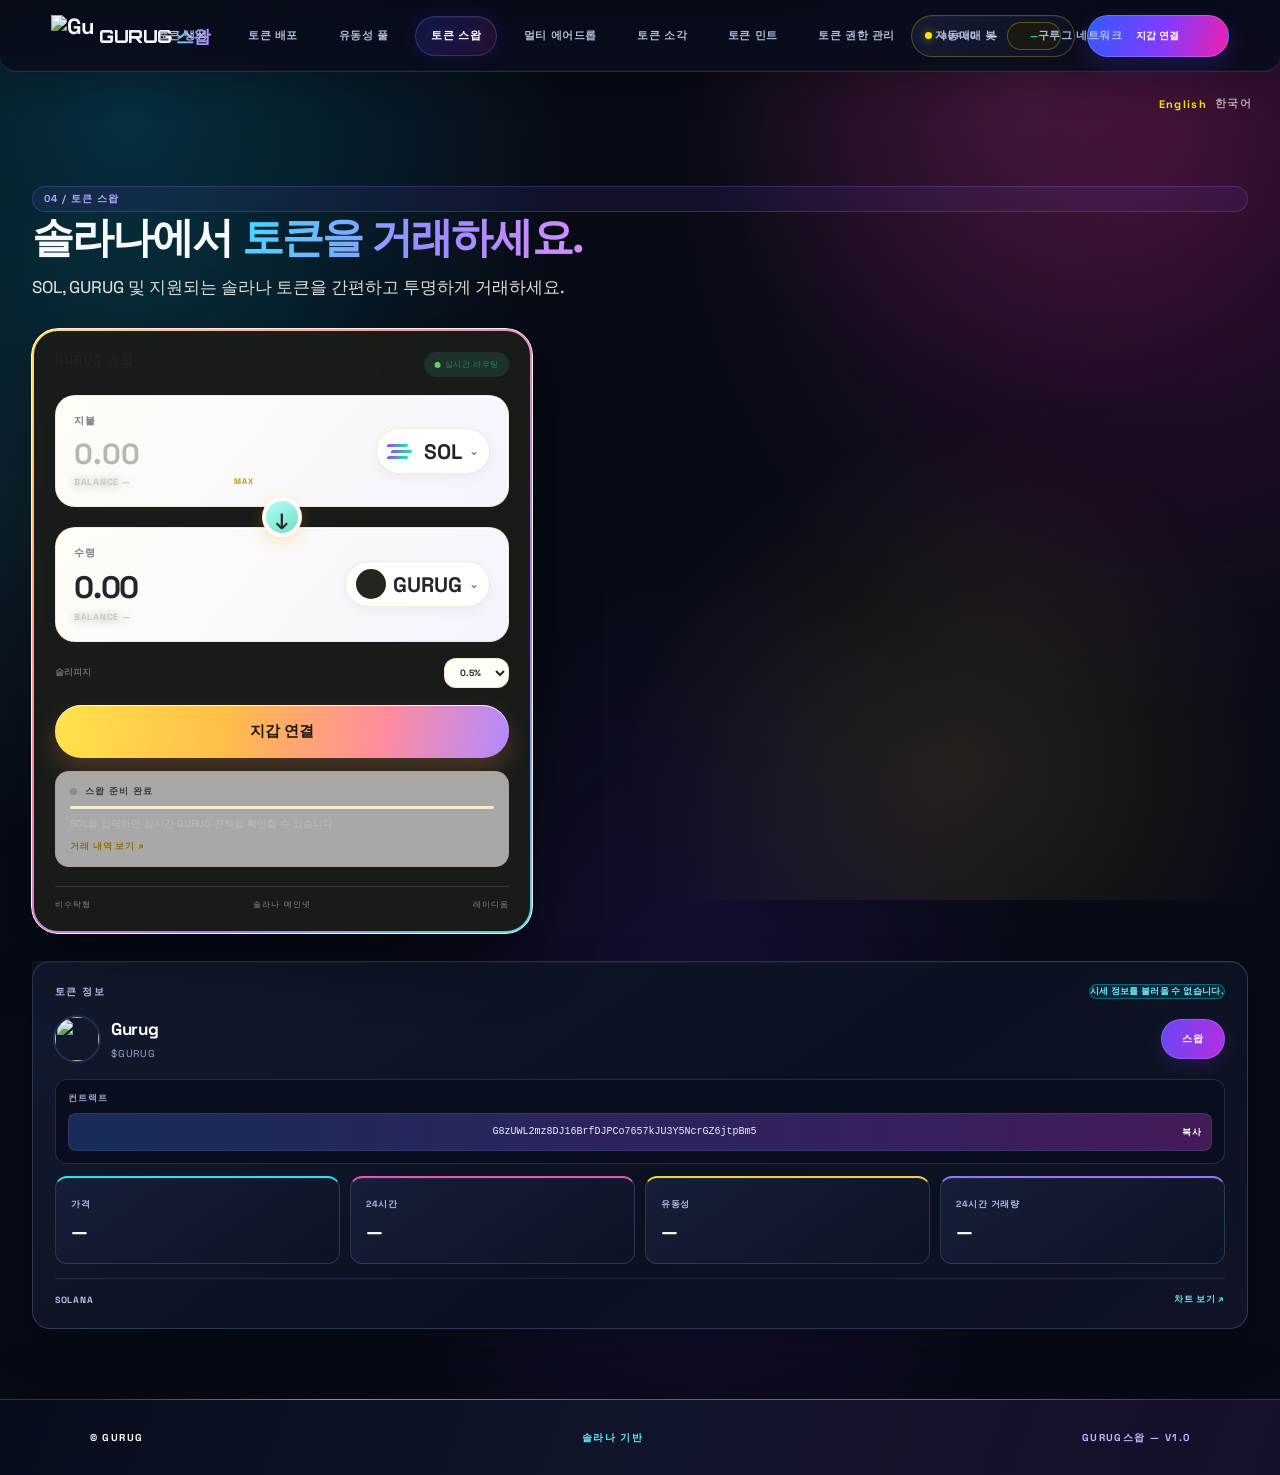
==== ko/index.html @ f3760bbc "Refresh CSS cache for outer panel radius fix" ====
<!doctype html>
<html lang="ko">
<head>
  <meta charset="utf-8">
  <meta name="viewport" content="width=device-width, initial-scale=1">
  <meta name="theme-color" content="#090909">
  <title>GURUG 스왑 — SOL ↔ GURUG | 한국어</title>
  <meta name="description" content="솔라나 기반 GURUG 생태계의 토큰 생성 및 거래 플랫폼.">
  <link rel="stylesheet" href="../style.css?v=62">
  <script src="https://unpkg.com/@solana/web3.js@1.95.8/lib/index.iife.min.js"></script>

<style>
.ko-lang-switch{position:fixed;top:96px;right:28px;z-index:50;display:flex;gap:8px;align-items:center;font-size:11px;letter-spacing:.12em;font-weight:800}.ko-lang-switch a{color:#ffe500;text-decoration:none}.ko-lang-switch span{color:#fff;opacity:.65}@media(max-width:850px){.ko-lang-switch{top:82px;right:18px}}
</style>
</head>
<body>
  <div class="site-glow"></div><div class="gurug-rain" aria-hidden="true"><i></i><i></i><i></i><i></i><i></i><i></i><i></i><i></i><i></i><i></i><i></i><i></i><i></i><i></i><i></i><i></i><i></i><i></i><i></i><i></i><i></i><i></i><i></i><i></i><i></i><i></i></div>
  <header class="topbar">
    <a class="brand" href="./"><img class="brand-logo" src="https://raw.githubusercontent.com/Adakgunju/Gurug/main/assets/logo/gurug-logo2.png" alt="Gurug"><span>GURUG<span class="accent">스왑</span></span></a>
    <nav class="desktop-nav" aria-label="Primary">
      <a href="#create-token">토큰 생성</a>
      <a href="#distributeTokens">토큰 배포</a>
      <a href="#liquidity">유동성 풀</a>
      <a href="#swap">토큰 스왑</a>
      <a href="#multi-airdrop">멀티 에어드롭</a>
      <a href="#token-burn">토큰 소각</a>
      <a href="#token-mint" onclick="document.getElementById('token-mint')?.scrollIntoView({behavior:'smooth',block:'start'}); return false;">토큰 민트</a>
      <a href="#authority-manager" onclick="document.getElementById('authority-manager')?.scrollIntoView({behavior:'smooth',block:'start'}); return false;">토큰 권한 관리</a>
      <a href="#trading-bot">자동매매 봇</a>
    <a href="#links">구루그 네트워크</a>
    </nav>
    <div class="top-actions">
      <div class="market-ticker" aria-label="GURUG market price"><span class="ticker-label">GURUG</span><strong id="gurugPrice">—</strong><span id="gurugChange" class="ticker-change">—</span></div>
      <button class="wallet-btn top-wallet" id="connectWallet" type="button">지갑 연결</button>
      <button class="mobile-menu-btn" id="mobileMenuBtn" type="button" aria-expanded="false" aria-controls="mobileMenu">메뉴</button>
    </div>
  </header>
  <div class="ko-lang-switch"><a href="../">English</a><span>한국어</span></div>
  <div id="mobileMenu" class="mobile-menu" hidden>
    <a href="#create-token">토큰 생성</a>
    <a href="#distributeTokens">토큰 배포</a>
    <a href="#liquidity">유동성 풀</a>
    <a href="#swap">토큰 스왑</a>
    <a href="#multi-airdrop">멀티 에어드롭</a>
    <a href="#token-burn">토큰 소각</a>
    <a href="#token-mint" onclick="document.getElementById('token-mint')?.scrollIntoView({behavior:'smooth',block:'start'}); return false;">토큰 민트</a>
    <a href="#authority-manager" onclick="document.getElementById('authority-manager')?.scrollIntoView({behavior:'smooth',block:'start'}); return false;">토큰 권한 관리</a>
    <a href="#links">구루그 네트워크</a>
  </div>
  <script>
    // EARLY NAVIGATION GUARD
    // Keep core navigation independent from feature scripts.
    (() => {
      const menuButton = document.getElementById("mobileMenuBtn");
      const mobileMenu = document.getElementById("mobileMenu");

      if (menuButton && mobileMenu) {
        menuButton.addEventListener("click", () => {
          const open = mobileMenu.hidden;
          mobileMenu.hidden = !open;
          menuButton.setAttribute("aria-expanded", String(open));
          menuButton.textContent = open ? "닫기" : "메뉴";
        });
      }

    })();
  </script>
  <main>
    <section class="hero platform-header">
      <div class="hero-copy">
        <div class="hero-identity">
          <p class="hero-tagline">SOLANA TOKEN TRADING &amp; CREATION</p>
          <h1>GURUG<span>스왑</span></h1>
          <p class="hero-network"><span class="solana-mark" aria-hidden="true"><img src="../assets/solana-gold-logo-64.png" alt=""></span><span>BUILT ON <b>SOLANA</b></span></p>
          <button class="wallet-btn hero-wallet" id="heroConnectWallet" type="button">지갑 연결</button>
        </div>
        <div class="platform-note">
          <span>비수탁형</span><span>솔라나 메인넷</span><span>레이디움 기반</span>
        </div>
      </div>
    </section>
    <div class="workspace-shell">
      <aside class="workspace-sidebar" aria-label="Platform menu">
        <div class="sidebar-head"><span>GURUG</span><strong>플랫폼</strong></div>
        <a class="workspace-nav" href="#create-token"><span>01</span><b>토큰 생성</b><em>↗</em></a>
        <a class="workspace-nav" href="#distributeTokens"><span>02</span><b>토큰 배포</b><em>↗</em></a>
        <a class="workspace-nav" href="#liquidity"><span>03</span><b>유동성 풀</b><em>↗</em></a>
        <a class="workspace-nav active" href="#swap"><span>04</span><b>토큰 스왑</b><em>↗</em></a>
        <a class="workspace-nav" href="#multi-airdrop"><span>05</span><b>멀티 에어드롭</b><em>↗</em></a>
        <a class="workspace-nav" href="#token-burn"><span>06</span><b>토큰 소각</b><em>↗</em></a>
        <a class="workspace-nav" href="#token-mint" onclick="document.getElementById('token-mint')?.scrollIntoView({behavior:'smooth',block:'start'}); return false;"><span>10</span><b>토큰 민트</b><em>↗</em></a>
        <a class="workspace-nav" href="#authority-manager" onclick="document.getElementById('authority-manager')?.scrollIntoView({behavior:'smooth',block:'start'}); return false;"><span>09</span><b>토큰 권한 관리</b><em>↗</em></a>
        <a class="workspace-nav" href="#trading-bot"><span>10</span><b>자동매매 봇</b><em>↗</em></a>
        <a class="workspace-nav" href="#links"><span>07</span><b>구루그 네트워크</b><em>↗</em></a>
        <div class="sidebar-foot"><span>SOLANA</span><span>비수탁형</span></div>
      </aside>
      <div class="workspace-main">
    <section id="swap" class="swap-section">
      <div class="swap-intro-inner">
        <div class="swap-intro-kicker">04 / 토큰 스왑</div>
        <h2>솔라나에서 <span class="section-title-accent">토큰을 거래하세요.</span></h2>
        <p>SOL, GURUG 및 지원되는 솔라나 토큰을 간편하고 투명하게 거래하세요.</p>
      </div>
      <div class="swap-layout">
        <div class="swap-card">
          <div class="card-head"><span>GURUG 스왑</span><span class="live-dot">● 실시간 라우팅</span></div>
          <div class="token-box">
            <div><small id="fromLabel">지불</small><input id="solAmount" class="swap-input" inputmode="decimal" type="number" min="0" step="0.001" placeholder="0.00"><div class="balance-row"><div id="fromBalance" class="token-balance" hidden></div><button id="maxButton" class="max-button" type="button">MAX</button></div></div>
            <button class="token token-select sol-token" id="fromTokenButton" type="button" aria-haspopup="dialog" aria-controls="tokenPicker"><span class="sol-logo" aria-hidden="true"><i></i><i></i><i></i></span><span id="fromTokenSymbol">SOL</span><b>⌄</b></button>
          </div>
          <button class="arrow" id="swapDirection" type="button" aria-label="Swap direction">↓</button>
          <div class="token-box">
            <div><small id="toLabel">수령</small><strong id="gurugAmount">0.00</strong><div id="toBalance" class="token-balance" hidden></div></div>
            <button class="token token-select gurug-token" id="toTokenButton" type="button" aria-haspopup="dialog" aria-controls="tokenPicker"><img id="toTokenIcon" src="https://raw.githubusercontent.com/Adakgunju/Gurug/main/assets/logo/gurug-logo2.png" alt=""><span id="toTokenSymbol">GURUG</span><b>⌄</b></button>
          </div>

          <div id="tokenPicker" class="token-picker" hidden role="dialog" aria-modal="true" aria-labelledby="tokenPickerTitle">
            <div class="token-picker-head"><strong id="tokenPickerTitle">토큰 선택</strong><button id="closeTokenPicker" type="button" aria-label="Close">×</button></div>
            <input id="tokenSearch" class="token-search" type="search" placeholder="토큰 검색 또는 민트 주소 입력" autocomplete="off">
            <div id="tokenList" class="token-list"></div>
          </div>
          <div class="swap-meta"><span>슬리피지</span><select id="slippage"><option value="0.5">0.5%</option><option value="1">1%</option><option value="2">2%</option></select></div>
          <button class="connect" id="swapButton" type="button">스왑</button>
          <div id="swapStatus" class="swap-status">
            <div class="swap-status-top"><span class="swap-status-dot"></span><span id="swapStatusLabel">스왑 준비 완료</span></div>
            <div class="swap-progress"><span id="swapProgressFill"></span></div>
            <div id="swapStatusMessage" class="swap-status-message">SOL을 입력하면 실시간 GURUG 견적을 확인할 수 있습니다.</div>
            <a id="swapTxLink" class="swap-tx-link" href="#" target="_blank" rel="noopener noreferrer" hidden>거래 내역 보기 ↗</a>
          </div>
          <div class="card-foot"><span>비수탁형</span><span>솔라나 메인넷</span><span>레이디움</span></div>
        </div>
      </div>
    </section>

    <section id="token-info" class="token-info-section" aria-label="Token information">
      <div class="token-info-card">
        <div class="token-info-head">
          <span>토큰 정보</span>
          <span id="tokenInfoStatus" class="token-info-status">실시간 시세</span>
        </div>
        <div class="token-info-main">
          <div id="tokenInfoIdentity" class="token-info-identity">
            <span class="token-info-icon token-info-placeholder">?</span>
            <div><strong id="tokenInfoName">GURUG</strong><small id="tokenInfoSymbol">GURUG</small></div>
          </div>
          <button id="tokenInfoSwap" class="token-info-swap" type="button">스왑</button>
        </div>
        <div class="token-info-contract">
          <span>컨트랙트</span>
          <button id="tokenInfoCopy" type="button"><code id="tokenInfoMint">—</code><b id="tokenInfoCopyText">복사</b></button>
        </div>
        <div class="token-info-stats">
          <div><span>가격</span><strong id="tokenInfoPrice">—</strong></div>
          <div><span>24시간</span><strong id="tokenInfoChange">—</strong></div>
          <div><span>유동성</span><strong id="tokenInfoLiquidity">—</strong></div>
          <div><span>24시간 거래량</span><strong id="tokenInfoVolume">—</strong></div>
        </div>
        <div class="token-info-foot">
          <span id="tokenInfoNetwork">SOLANA</span>
          <a id="tokenInfoChart" href="#" target="_blank" rel="noopener noreferrer">차트 보기 ↗</a>
        </div>
      </div>
    </section>

    <section id="multi-airdrop" class="platform-placeholder-section" aria-label="멀티 airdrop">
      <div class="platform-placeholder-head">
        <div class="platform-section-kicker">05 / 멀티 에어드롭</div>
        <h2>멀티 <span class="section-title-accent">에어드롭.</span></h2>
        <p>SPL 토큰을 여러 솔라나 지갑으로 한 번에 전송하세요.</p>
      </div>
      <div id="multiAirdropApp"></div>
    </section>

    <section id="links" class="links-section">
      <div class="links-heading">
  <div class="platform-section-kicker">06 / 구루그 네트워크</div>
  <h2>구루그 <span>네트워크.</span></h2>
  <p>구루그 생태계의 SNS, 아케이드, 마이닝 및 커뮤니티를 만나보세요.</p>
</div>
      <div class="link-grid">
        <a class="link-card" href="https://gurugsol.xyz/" target="_blank" rel="noopener noreferrer"><span>01 / OFFICIAL</span><strong>WEBSITE</strong><em>↗</em></a>
        <a class="link-card" href="https://dexscreener.com/solana/G8zUWL2mz8DJ16BrfDJPCo7657kJU3Y5NcrGZ6jtpBm5" target="_blank" rel="noopener noreferrer"><span>02 / MARKET</span><strong>CHART</strong><em>↗</em></a>
        <a class="link-card" href="https://x.com/gurugsol" target="_blank" rel="noopener noreferrer"><span>03 / FOLLOW</span><strong>𝕏 / X</strong><em>↗</em></a>
        <a class="link-card" href="https://www.facebook.com/gurugsol/" target="_blank" rel="noopener noreferrer"><span>04 / FOLLOW</span><strong>FACEBOOK</strong><em>↗</em></a>
        <a class="link-card" href="https://t.me/gurugsol" target="_blank" rel="noopener noreferrer"><span>05 / COMMUNITY</span><strong>TELEGRAM</strong><em>↗</em></a>
        <a class="link-card" href="https://www.dextools.io/app/solana/pair-explorer/88a3L9i5KHddtUEPJ1crt8yp8RJNoWrgb7sSGGoU1qqe" target="_blank" rel="noopener noreferrer"><span>06 / TRACK</span><strong>DEX TOOLS</strong><em>↗</em></a>
      </div>
      <div class="universe-feature-grid">
        <a class="universe-feature" href="https://adakgunju.github.io/Gurug/gellog/" target="_blank" rel="noopener noreferrer">
          <span>07 / PLAY</span><strong>GURUG ARCADE</strong><p>스페이스 슈터를 플레이하세요.</p><em>↗</em>
        </a>
        <a class="universe-feature" href="https://adakgunju.github.io/Gurug/" target="_blank" rel="noopener noreferrer">
          <span>08 / EXPLORE</span><strong>GURUG MINING</strong><p>구루그 세계로 들어가세요.</p><em>↗</em>
        </a>
      </div>
    </section>

    <section id="token-burn" class="platform-placeholder-section token-burn-section" aria-label="Token burn">
      <div class="platform-placeholder-head">
        <div class="platform-section-kicker">08 / 토큰 소각</div>
        <h2>소각할 <span class="section-title-accent">토큰.</span></h2>
        <p>SPL 토큰을 솔라나에서 영구적으로 소각합니다.</p>
      </div>
      <div id="tokenBurnApp"></div>
    </section>

    <section id="authority-manager" class="platform-placeholder-section token-authority-section" aria-label="Token authority manager">
      <div class="platform-placeholder-head">
        <div class="platform-section-kicker">09 / 토큰 권한 관리</div>
        <h2>토큰 <span class="section-title-accent">권한을 관리하세요.</span></h2>
        <p>솔라나 토큰의 민트 권한과 동결 권한을 조회, 변경 또는 영구 해제할 수 있습니다.</p>
      </div>
      <div id="tokenAuthorityApp"></div>
    </section>

    <section id="trading-bot" class="trading-bot-section" aria-label="자동매매 봇">
      <div class="trading-bot-intro">
        <div class="platform-section-kicker">10 / 자동매매 봇</div>
        <h2>나만의 <span class="section-title-accent">거래 전략.</span></h2>
        <p>지갑별 토큰 전략을 저장하고 드라이런으로 모의 실행을 확인하세요. 이 화면은 실거래를 실행하지 않습니다.</p>
      </div>
    </section>

    <section id="partner-ads" class="partner-ads">
      <div class="partner-ads-heading">
        <div class="platform-section-kicker">07 / PARTNER ADS</div>
        <h2>파트너 <span>광고.</span></h2>
        <p>광고를 통해 구루그 생태계를 후원하고 솔라나 커뮤니티에 GurugSwap을 알리세요.</p>
      </div>
      <div class="partner-ads-grid">
        <a class="partner-ad-card" href="#" aria-label="파트너 advertising slot 01"><span>01 / SPONSOR</span><strong>여기에 광고를</strong><em>↗</em></a>
        <a class="partner-ad-card" href="#" aria-label="파트너 advertising slot 02"><span>02 / SPONSOR</span><strong>여기에 광고를</strong><em>↗</em></a>
        <a class="partner-ad-card" href="#" aria-label="파트너 advertising slot 03"><span>03 / SPONSOR</span><strong>여기에 광고를</strong><em>↗</em></a>
        <a class="partner-ad-card" href="#" aria-label="파트너 advertising slot 04"><span>04 / SPONSOR</span><strong>여기에 광고를</strong><em>↗</em></a>
        <a class="partner-ad-card" href="#" aria-label="파트너 advertising slot 05"><span>05 / SPONSOR</span><strong>여기에 광고를</strong><em>↗</em></a>
        <a class="partner-ad-card" href="#" aria-label="파트너 advertising slot 06"><span>06 / SPONSOR</span><strong>여기에 광고를</strong><em>↗</em></a>
      </div>
    </section>

    <section id="about" class="about">
      <div class="about-inner">
        <div class="big-type-wrap">
          <div class="about-kicker">08 / ABOUT GURUG</div>
          <div class="big-type">생각하고.<br>스왑하고.<br><span>구루그.</span></div>
        </div>
        <div class="about-copy"><div class="about-line"></div><p>구루그는 조금 수상한 계획과 자신감 넘치는 표정을 가진 밈 캐릭터입니다.</p><p>솔라나 위에서 재미를 위해 만들어진 GurugSwap은 구루그 웹 생태계의 첫 번째 프로젝트입니다.</p><div class="about-meta"><span>체인 <b>SOLANA</b></span><span>자산 <b>$GURUG</b></span><span>무드 <b>진지하지 않음</b></span></div></div>
      </div>
    </section>
      </div>
    </div>
  </main>
  <footer><span>© GURUG</span><span>솔라나 기반</span><span>GURUG스왑 — V1.0</span></footer>
  <script src="script.js?v=ko2"></script>
  <script src="create-token-v15.js?v=ko1"></script>
  <script src="distribute-token.js?v=ko1"></script>
  <script src="multi-airdrop.js?v=ko3"></script>
  <script src="liquidity-token.js?v=ko1"></script>
  <script src="token-burn.js?v=ko1"></script>
  <script src="token-authority.js?v=ko1"></script>
  <script src="token-mint.js?v=ko1"></script>
  <script src="../multi-wallet-token-ui.js?v=5"></script>
  <script>
    // Independent 토큰 정보 bridge.
    // It follows the visible TO token and updates the card directly,
    // so it does not depend on script.js function scope or async timing.
    (() => {
      const toSymbolEl = document.getElementById("toTokenSymbol");
      const tokenListEl = document.getElementById("tokenList");
      if (!toSymbolEl) return;

      let lastSymbol = "";

      function setText(id, value) {
        const el = document.getElementById(id);
        if (el) el.textContent = value;
      }

      function setTokenIcon(token) {
        const identity = document.getElementById("tokenInfoIdentity");
        if (!identity) return;

        let iconHtml = "";
        if (token.mint === "So11111111111111111111111111111111111111112") {
          iconHtml = '<span class="token-info-icon sol-logo" aria-hidden="true"><i></i><i></i><i></i></span>';
        } else if (token.icon) {
          iconHtml = '<img class="token-info-icon" src="' + token.icon + '" alt="">';
        } else {
          iconHtml = '<span class="token-info-icon token-info-placeholder">' +
            String(token.symbol || "?").slice(0, 1).toUpperCase() + '</span>';
        }

        identity.innerHTML =
          iconHtml +
          '<div><strong>' + (token.name || "솔라나 토큰") +
          '</strong><small>$' + (token.symbol || "TOKEN") + '</small></div>';
      }

      async function loadVisibleTokenInfo(force = false) {
        const symbol = toSymbolEl.textContent.trim();
        if (!symbol || (!force && symbol === lastSymbol)) return;
        lastSymbol = symbol;

        try {
          const GURUG_MINT = "G8zUWL2mz8DJ16BrfDJPCo7657kJU3Y5NcrGZ6jtpBm5";
          const GURUG_PAIR = "88a3L9i5KHddtUEPJ1crt8yp8RJNoWrgb7sSGGoU1qqe";

          let token;
          let market;

          if (symbol === "GURUG") {
            token = {
              symbol: "GURUG",
              name: "Gurug",
              mint: GURUG_MINT,
              icon: "https://raw.githubusercontent.com/Adakgunju/Gurug/main/assets/logo/gurug-logo2.png"
            };

            setText("tokenInfoName", token.name);
            setText("tokenInfoSymbol", "$" + token.symbol);
            setText("tokenInfoMint", token.mint);
            setText("tokenInfoNetwork", "SOLANA");
            setText("tokenInfoStatus", "시세 불러오는 중");
            setText("tokenInfoPrice", "—");
            setText("tokenInfoChange", "—");
            setText("tokenInfoLiquidity", "—");
            setText("tokenInfoVolume", "—");
            setTokenIcon(token);

            const swapEl = document.getElementById("tokenInfoSwap");
            if (swapEl) swapEl.hidden = false;

            const chartEl = document.getElementById("tokenInfoChart");
            if (chartEl) {
              chartEl.href = "https://dexscreener.com/solana/" + GURUG_PAIR;
            }

            const marketRes = await fetch(
              "https://api.dexscreener.com/latest/dex/pairs/solana/" + GURUG_PAIR,
              {cache:"no-store"}
            );
            market = await marketRes.json();
          } else {
            const res = await fetch(
              "https://lite-api.jup.ag/tokens/v2/search?query=" +
              encodeURIComponent(symbol),
              {cache:"no-store"}
            );
            if (!res.ok) return;

            const data = await res.json();
            const wanted = symbol.toLowerCase();
            const found = Array.isArray(data)
              ? data.find(t => String(t?.symbol || "").toLowerCase() === wanted) ||
                data.find(t => String(t?.name || "").toLowerCase() === wanted)
              : null;

            if (!found?.id) return;

            token = {
              symbol: found.symbol || symbol,
              name: found.name || symbol,
              mint: found.id,
              icon: found.icon || found.logoURI || ""
            };

            setText("tokenInfoName", token.name);
            setText("tokenInfoSymbol", "$" + token.symbol);
            setText("tokenInfoMint", token.mint);
            setText("tokenInfoNetwork", "SOLANA");
            setText("tokenInfoStatus", "시세 불러오는 중");
            setText("tokenInfoPrice", "—");
            setText("tokenInfoChange", "—");
            setText("tokenInfoLiquidity", "—");
            setText("tokenInfoVolume", "—");
            setTokenIcon(token);

            const swapEl = document.getElementById("tokenInfoSwap");
            if (swapEl) swapEl.hidden = false;

            const chartEl = document.getElementById("tokenInfoChart");
            if (chartEl) {
              chartEl.href = "https://dexscreener.com/solana/" + encodeURIComponent(token.mint);
            }

            const marketRes = await fetch(
              "https://api.dexscreener.com/latest/dex/tokens/" +
              encodeURIComponent(token.mint),
              {cache:"no-store"}
            );
            market = await marketRes.json();
          }

          if (toSymbolEl.textContent.trim() !== symbol) return;

          const pairs = Array.isArray(market?.pairs) ? market.pairs : [];
          const pair = pairs
            .filter(p => p?.chainId === "solana")
            .sort((a,b) =>
              Number(b?.liquidity?.usd || 0) - Number(a?.liquidity?.usd || 0)
            )[0];

          if (!pair) {
            setText("tokenInfoStatus", "시세 정보 없음");
            return;
          }

          const price = Number(pair.priceUsd);
          const change = Number(pair.priceChange?.h24);
          const liquidity = Number(pair.liquidity?.usd);
          const volume = Number(pair.volume?.h24);

          const formatPrice = value => {
            if (!Number.isFinite(value)) return "—";
            if (value >= 1) return "$" + value.toLocaleString("en-US", {maximumFractionDigits:2});
            if (value >= 0.01) return "$" + value.toLocaleString("en-US", {maximumFractionDigits:4});
            return "$" + value.toLocaleString("en-US", {maximumFractionDigits:8});
          };

          const formatCompact = value => {
            if (!Number.isFinite(value)) return "—";
            if (value >= 1000000000) return "$" + (value / 1000000000).toFixed(2) + "B";
            if (value >= 1000000) return "$" + (value / 1000000).toFixed(2) + "M";
            if (value >= 1000) return "$" + (value / 1000).toFixed(1) + "K";
            return "$" + value.toFixed(0);
          };

          setText("tokenInfoPrice", formatPrice(price));
          setText("tokenInfoChange",
            Number.isFinite(change)
              ? (change >= 0 ? "+" : "") + change.toFixed(2) + "%"
              : "—"
          );
          setText("tokenInfoLiquidity", formatCompact(liquidity));
          setText("tokenInfoVolume", formatCompact(volume));
          setText("tokenInfoStatus", "실시간 시세");

          const changeEl = document.getElementById("tokenInfoChange");
          if (changeEl) {
            changeEl.style.color =
              Number.isFinite(change) && change < 0 ? "#ff8f8f" : "#ffe500";
          }

          const chartEl = document.getElementById("tokenInfoChart");
          if (chartEl) chartEl.href = pair.url || chartEl.href;
        } catch (err) {
          console.warn("Independent token-info bridge failed:", err);
          setText("tokenInfoStatus", "시세 정보를 불러올 수 없습니다.");
        }
      }

      loadVisibleTokenInfo(true);

      new MutationObserver(() => loadVisibleTokenInfo(false)).observe(toSymbolEl, {
        childList: true,
        characterData: true,
        subtree: true
      });

      if (tokenListEl) {
        tokenListEl.addEventListener("click", () => {
          setTimeout(() => loadVisibleTokenInfo(true), 0);
        });
      }
    })();
  </script>

    <style id="single-section-view-styles">
      /* Platform workspace: show one menu section at a time. Feature scripts and DOM IDs remain unchanged. */
      .workspace-main.single-section-view{
        min-height:calc(100vh - 82px)!important;
        padding-top:40px!important;
      }
      .workspace-main.single-section-view > section{
        display:none!important;
        margin-top:0!important;
        margin-bottom:0!important;
        width:100%!important;
      }
      .workspace-main.single-section-view > section.single-section-active{
        display:block!important;
      }
      .workspace-main.single-section-view > #token-info.single-section-companion{
        display:block!important;
      }
      .workspace-main.single-section-view > #swap.single-section-active{
        margin-bottom:28px!important;
      }
      .workspace-main.single-section-view > #token-info.single-section-companion{
        margin-top:28px!important;
      }
      .workspace-main.single-section-view .swap-intro-inner,
      .workspace-main.single-section-view .platform-placeholder-head,
      .workspace-main.single-section-view .links-heading,
      .workspace-main.single-section-view .partner-ads-heading{
        margin-bottom:28px!important;
      }
      @media(max-width:850px){
        .workspace-main.single-section-view{
          min-height:calc(100vh - 76px)!important;
          padding-top:24px!important;
        }
        .workspace-main.single-section-view > section.single-section-active{
          min-height:0!important;
        }
        .workspace-main.single-section-view > #token-info.single-section-companion{
          margin-top:20px!important;
        }
      }
      @media(max-width:520px){
        .workspace-main.single-section-view{
          padding-top:18px!important;
        }
      }
    </style>

    <script>
      // Single-section platform navigation.
      // Only the selected menu section is visible; all existing feature scripts,
      // DOM IDs and transaction logic remain untouched.
      function initSingleSectionView() {
        const main = document.querySelector(".workspace-main");
        if (!main) return;

        const menuTargets = [
          "create-token",
          "distributeTokens",
          "liquidity",
          "swap",
          "multi-airdrop",
          "links",
          "partner-ads",
          "token-burn",
          "token-mint",
          "authority-manager",
        ];

        const sections = new Map(
          menuTargets
            .map(id => [id, document.getElementById(id)])
            .filter(([, el]) => !!el)
        );

        function setActiveMenu(targetId, updateHash = true) {
          if (!sections.has(targetId)) targetId = "swap";
          main.classList.add("single-section-view");

          sections.forEach((section, id) => {
            section.classList.toggle("single-section-active", id === targetId);
            section.setAttribute("aria-hidden", id === targetId ? "false" : "true");
          });

          // 토큰 정보 belongs to the 토큰 스왑 workspace, but is not a separate menu item.
          const tokenInfo = document.getElementById("token-info");
          if (tokenInfo) {
            const showTokenInfo = targetId === "swap";
            tokenInfo.classList.toggle("single-section-companion", showTokenInfo);
            tokenInfo.setAttribute("aria-hidden", showTokenInfo ? "false" : "true");
          }

          if (updateHash) {
            const nextHash = "#" + targetId;
            if (window.location.hash !== nextHash) {
              history.replaceState(null, "", nextHash);
            }
          }

          // Keep the active workspace at the top so mobile users never have to
          // scroll through unrelated tools before using the selected feature.
          const topbar = document.querySelector(".topbar");
          const offset = (topbar?.offsetHeight || 76) + 10;
          const y = main.getBoundingClientRect().top + window.scrollY - offset;
          window.scrollTo({ top: Math.max(0, y), behavior: "smooth" });

          document.querySelectorAll(".workspace-nav, .desktop-nav a, #mobileMenu a").forEach(link => {
            const href = link.getAttribute("href");
            const active = href === "#" + targetId;
            link.classList.toggle("active", active);
            if (active) link.setAttribute("aria-current", "page");
            else link.removeAttribute("aria-current");
          });
        }

        function getInitialSection() {
          const hash = window.location.hash.replace(/^#/, "");
          return sections.has(hash) ? hash : "swap";
        }

        // Bind once. Prevent normal anchor scrolling and switch the workspace instead.
        document.querySelectorAll(".workspace-nav, .desktop-nav a, #mobileMenu a").forEach(link => {
          const href = link.getAttribute("href") || "";
          if (!href.startsWith("#")) return;
          const targetId = href.slice(1);
          if (!sections.has(targetId)) return;

          link.addEventListener("click", event => {
            event.preventDefault();
            setActiveMenu(targetId, true);

            const mobileMenu = document.getElementById("mobileMenu");
            const mobileMenuBtn = document.getElementById("mobileMenuBtn");
            if (mobileMenu && !mobileMenu.hidden) {
              mobileMenu.hidden = true;
              if (mobileMenuBtn) {
                mobileMenuBtn.setAttribute("aria-expanded", "false");
                mobileMenuBtn.textContent = "메뉴";
              }
            }
          });
        });

        window.addEventListener("hashchange", () => {
          setActiveMenu(getInitialSection(), false);
        });

        setActiveMenu(getInitialSection(), false);
      }

      if (document.readyState === "loading") {
        document.addEventListener("DOMContentLoaded", initSingleSectionView, {once:true});
      } else {
        initSingleSectionView();
      }
    </script>
</body>
</html>
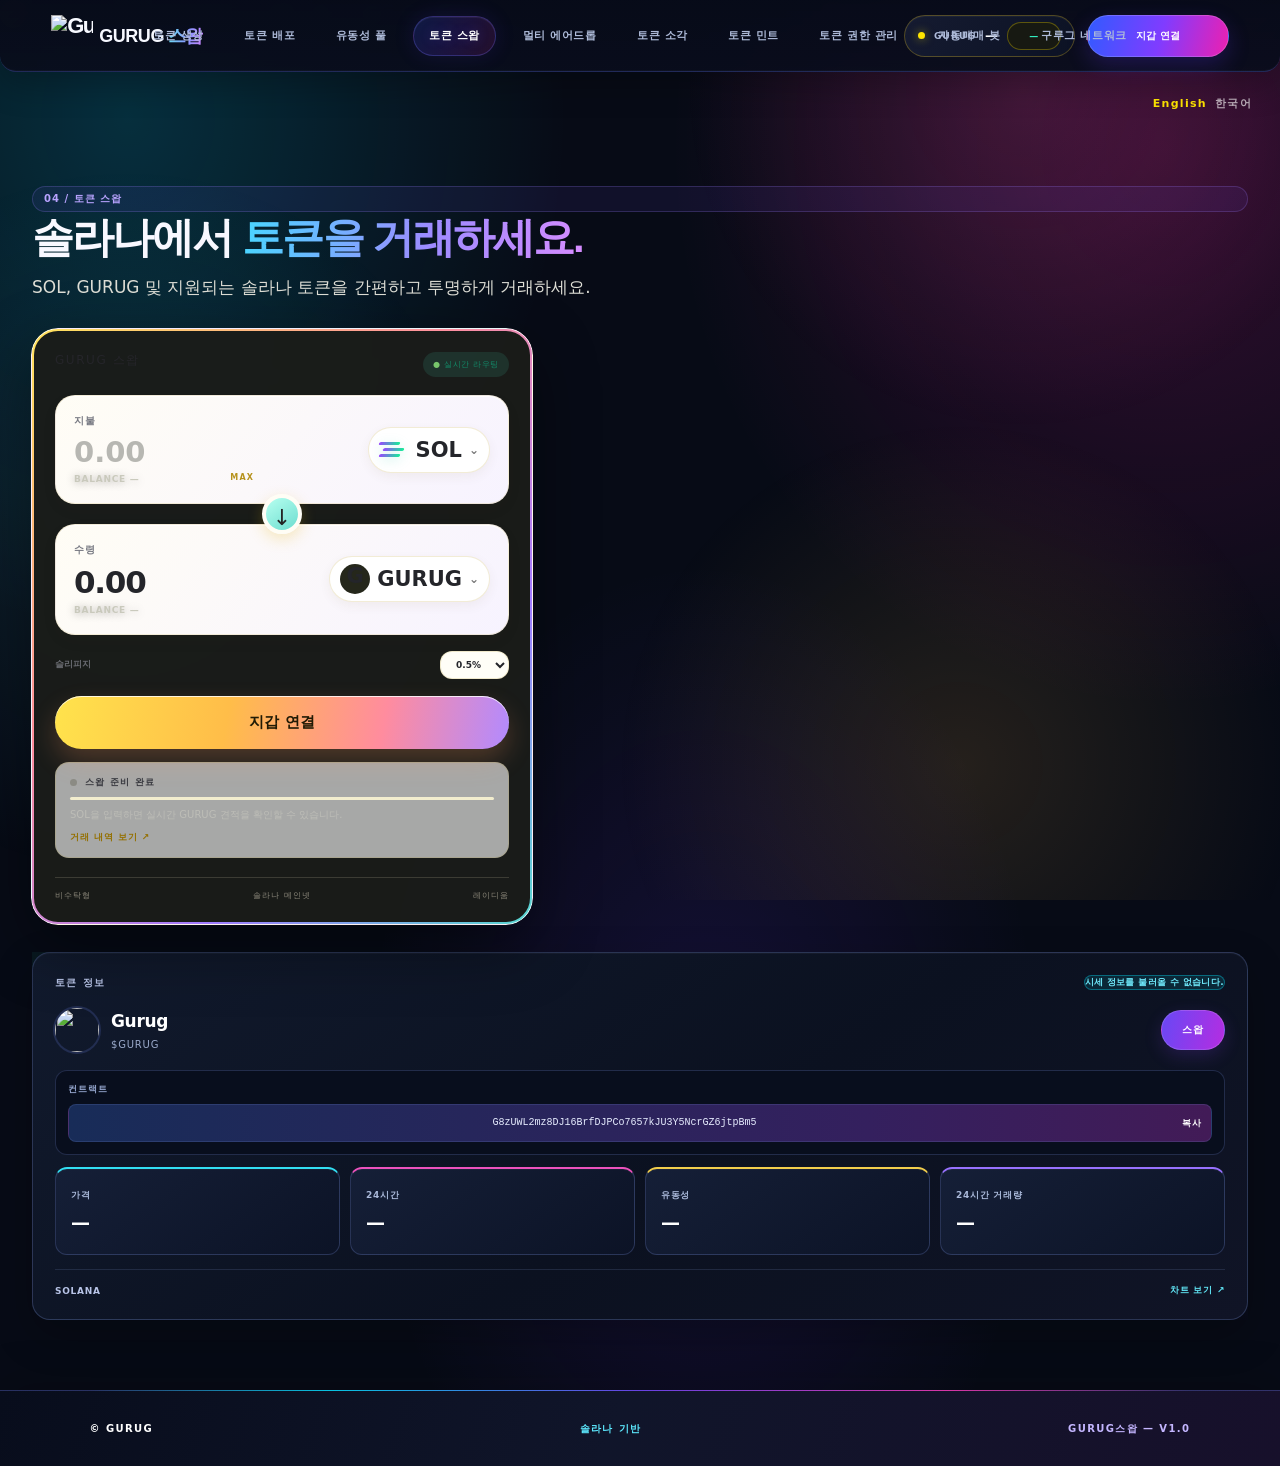
==== commit 503c363b: "Bump Korean liquidity script cache after Buffer fix" ====
--- a/ko/index.html
+++ b/ko/index.html
@@ -6,7 +6,7 @@
   <meta name="theme-color" content="#090909">
   <title>GURUG 스왑 — SOL ↔ GURUG | 한국어</title>
   <meta name="description" content="솔라나 기반 GURUG 생태계의 토큰 생성 및 거래 플랫폼.">
-  <link rel="stylesheet" href="../style.css?v=62">
+  <link rel="stylesheet" href="../style.css?v=65">
   <script src="https://unpkg.com/@solana/web3.js@1.95.8/lib/index.iife.min.js"></script>
 
 <style>
@@ -254,7 +254,7 @@
   <script src="create-token-v15.js?v=ko1"></script>
   <script src="distribute-token.js?v=ko1"></script>
   <script src="multi-airdrop.js?v=ko3"></script>
-  <script src="liquidity-token.js?v=ko1"></script>
+  <script src="liquidity-token.js?v=ko2"></script>
   <script src="token-burn.js?v=ko1"></script>
   <script src="token-authority.js?v=ko1"></script>
   <script src="token-mint.js?v=ko1"></script>
--- a/style.css
+++ b/style.css
@@ -1,3 +1,23 @@
+/* Swap-card-only embed mode for DexFuckers: no landing content, token info, or nested scrolling. */
+.swap-embed-mode,.swap-embed-mode body{margin:0!important;padding:0!important;width:100%!important;min-width:0!important;height:auto!important;min-height:0!important;overflow:hidden!important;background:#080908!important}
+.swap-embed-mode .site-glow,.swap-embed-mode .gurug-rain,.swap-embed-mode .topbar,.swap-embed-mode #mobileMenu,.swap-embed-mode .platform-header,.swap-embed-mode .workspace-sidebar,.swap-embed-mode footer{display:none!important}
+.swap-embed-mode main{display:block!important;padding:0!important;margin:0!important;width:100%!important;max-width:none!important;overflow:visible!important}
+.swap-embed-mode .workspace-shell{display:block!important;width:100%!important;max-width:none!important;margin:0!important;padding:0!important;overflow:visible!important}
+.swap-embed-mode .workspace-main{display:block!important;width:100%!important;min-width:0!important;margin:0!important;padding:0!important;overflow:visible!important}
+.swap-embed-mode .workspace-main>.swap-section{display:block!important;width:100%!important;max-width:none!important;min-height:0!important;height:auto!important;margin:0!important;padding:0!important;border:0!important;border-radius:0!important;background:transparent!important;box-shadow:none!important;overflow:visible!important}
+.swap-embed-mode .landing-stage{display:block!important;width:100%!important;min-height:0!important;height:auto!important;margin:0!important;padding:0!important;overflow:visible!important}
+.swap-embed-mode .landing-copy,.swap-embed-mode .landing-mascot,.swap-embed-mode .landing-feature-grid,.swap-embed-mode .workspace-main>.swap-section>.section-label,.swap-embed-mode .token-info-section,.swap-embed-mode #token-info,.swap-embed-mode .workspace-main>section:not(.swap-section){display:none!important}
+.swap-embed-mode .workspace-main .swap-layout{display:block!important;width:100%!important;max-width:none!important;height:auto!important;min-height:0!important;margin:0!important;padding:0!important;overflow:visible!important}
+.swap-embed-mode .workspace-main .swap-card{display:block!important;width:100%!important;max-width:none!important;min-width:0!important;height:auto!important;min-height:0!important;margin:0!important;padding:14px!important;box-sizing:border-box!important;border-radius:12px!important;box-shadow:none!important;overflow:visible!important}
+.swap-embed-mode .workspace-main .swap-card:before{border-radius:9px!important;inset:4px!important}
+.swap-embed-mode .workspace-main .card-head{margin-bottom:12px!important}
+.swap-embed-mode .workspace-main .token-box{padding:13px 10px!important;gap:8px!important}
+.swap-embed-mode .workspace-main .swap-input{width:100%!important;min-width:0!important;font-size:22px!important}
+.swap-embed-mode .workspace-main .token-box strong{font-size:22px!important}
+.swap-embed-mode .workspace-main .token{gap:4px!important;font-size:10px!important}
+.swap-embed-mode .workspace-main .token b{font-size:10px!important}
+.swap-embed-mode .workspace-main .token-select{min-width:0!important;max-width:46%!important}
+.swap-embed-mode .workspace-main .card-foot{gap:5px!important;font-size:7px!important;letter-spacing:.04em!important}
 @import url('https://fonts.googleapis.com/css2?family=Orbitron:wght@600;700;800&family=Space+Grotesk:wght@400;500;600;700&family=Syne:wght@700;800&display=swap');
 :root{--bg:#080808;--panel:#151515;--panel2:#1d1d1d;--yellow:#ffe500;--white:#f7f7f2;--muted:#a4a4a0;--line:#2b2b2b;--line2:#414141}
 *{box-sizing:border-box}html{scroll-behavior:smooth}body{margin:0;background:var(--bg);color:var(--white);font-family:'Space Grotesk',system-ui,sans-serif;overflow-x:hidden}body:before{content:"";position:fixed;inset:0;pointer-events:none;z-index:50;opacity:.035;background-image:radial-gradient(#fff .55px,transparent .55px);background-size:5px 5px}.site-glow{position:fixed;inset:0;pointer-events:none;background:radial-gradient(circle at 76% 18%,rgba(255,229,0,.07),transparent 28%),radial-gradient(circle at 12% 75%,rgba(255,229,0,.025),transparent 25%);z-index:-1}a{color:inherit;text-decoration:none}button,input,select{font:inherit}
@@ -10361,3 +10381,27 @@
 body .workspace-main > section#create-token {
   border-radius: 18px !important;
 }
+
+
+/* TOKEN DISTRIBUTION OUTER FRAME — match the rounded corners used on the other tool pages. */
+body .workspace-main > section#distributeTokens {
+  border-radius: 18px !important;
+}
+
+
+/* CORNER PATCH: explicitly round the top-right outer frame on Multi Airdrop, Token Burn, and Token Authority. */
+body .workspace-main > section#multi-airdrop,
+body .workspace-main > section#token-burn,
+body .workspace-main > section#authority-manager {
+  border-top-right-radius: 18px !important;
+  border-top-left-radius: 18px !important;
+}
+
+
+/* UNIFIED OUTER CORNERS: use one shorthand for all four corners on these three sections. */
+body .workspace-main > section#multi-airdrop,
+body .workspace-main > section#token-burn,
+body .workspace-main > section#authority-manager {
+  border-radius: 18px !important;
+  background-clip: padding-box !important;
+}
